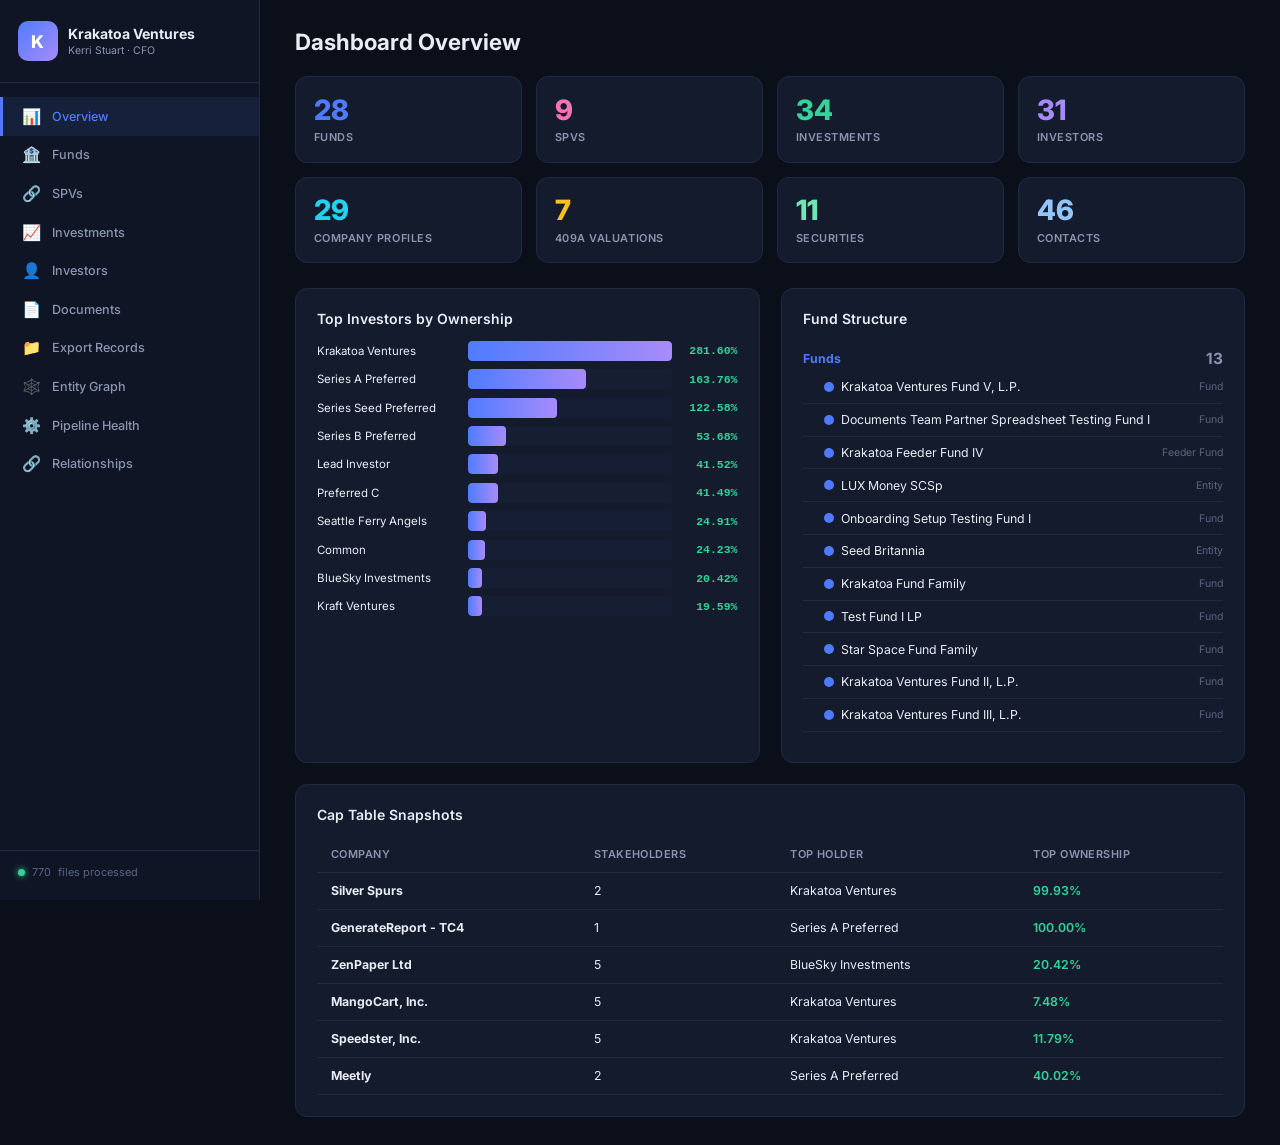
==== frontend/index.html @ e631363a "mcp-server-implemented" ====
<!DOCTYPE html>
<html lang="en">
<head>
    <meta charset="UTF-8">
    <meta name="viewport" content="width=device-width, initial-scale=1.0">
    <title>Krakatoa Ventures — Intelligence Dashboard</title>
    <meta name="description" content="Carta enterprise intelligence dashboard for Krakatoa Ventures — Funds, SPVs, Investments, Cap Tables, and Investors.">
    <link rel="preconnect" href="https://fonts.googleapis.com">
    <link href="https://fonts.googleapis.com/css2?family=Inter:wght@300;400;500;600;700;800&display=swap" rel="stylesheet">
    <link rel="stylesheet" href="style.css">
</head>
<body>
    <!-- ─── Sidebar ─── -->
    <nav id="sidebar">
        <div class="sidebar-brand">
            <div class="brand-icon">K</div>
            <div>
                <div class="brand-name" id="firmName">Loading…</div>
                <div class="brand-sub" id="firmAdmin"></div>
            </div>
        </div>
        <ul class="nav-links">
            <li><a href="#" class="nav-link active" data-section="overview"><span class="nav-icon">📊</span> Overview</a></li>
            <li><a href="#" class="nav-link" data-section="funds"><span class="nav-icon">🏦</span> Funds</a></li>
            <li><a href="#" class="nav-link" data-section="spvs"><span class="nav-icon">🔗</span> SPVs</a></li>
            <li><a href="#" class="nav-link" data-section="investments"><span class="nav-icon">📈</span> Investments</a></li>
            <li><a href="#" class="nav-link" data-section="investors"><span class="nav-icon">👤</span> Investors</a></li>
            <li><a href="#" class="nav-link" data-section="documents"><span class="nav-icon">📄</span> Documents</a></li>
            <li><a href="#" class="nav-link" data-section="exports"><span class="nav-icon">📁</span> Export Records</a></li>
            <li><a href="#" class="nav-link" data-section="graph"><span class="nav-icon">🕸️</span> Entity Graph</a></li>
            <li><a href="#" class="nav-link" data-section="pipeline"><span class="nav-icon">⚙️</span> Pipeline Health</a></li>
            <li><a href="#" class="nav-link" data-section="relationships"><span class="nav-icon">🔗</span> Relationships</a></li>
        </ul>
        <div class="sidebar-footer">
            <div class="extraction-badge">
                <span class="badge-dot"></span>
                <span id="fileCount">–</span> files processed
            </div>
        </div>
    </nav>

    <!-- ─── Main ─── -->
    <main id="main">
        <!-- Overview -->
        <section id="sec-overview" class="section active">
            <h1 class="page-title">Dashboard Overview</h1>
            <div class="kpi-row" id="kpiRow"></div>
            <div class="grid-2col">
                <div class="card" id="topInvestorsCard">
                    <h2 class="card-title">Top Investors by Ownership</h2>
                    <div id="topInvestorsList"></div>
                </div>
                <div class="card" id="fundBreakdownCard">
                    <h2 class="card-title">Fund Structure</h2>
                    <div id="fundBreakdownChart" style="max-height:400px; overflow-y:auto;"></div>
                </div>
            </div>
            <div class="card" style="margin-top:1.5rem">
                <h2 class="card-title">Cap Table Snapshots</h2>
                <div id="recentCapTables"></div>
            </div>
        </section>

        <!-- Funds -->
        <section id="sec-funds" class="section">
            <h1 class="page-title">Funds <span class="count-badge" id="fundsCount"></span></h1>
            <div class="table-wrap">
                <table class="data-table" id="fundsTable">
                    <thead><tr><th>Fund Name</th><th>Type</th><th>UUID</th><th>Permissions</th></tr></thead>
                    <tbody></tbody>
                </table>
            </div>
        </section>

        <!-- SPVs -->
        <section id="sec-spvs" class="section">
            <h1 class="page-title">Special Purpose Vehicles <span class="count-badge" id="spvsCount"></span></h1>
            <div class="table-wrap">
                <table class="data-table" id="spvsTable">
                    <thead><tr><th>SPV Name</th><th>Type</th><th>UUID</th><th>Permissions</th></tr></thead>
                    <tbody></tbody>
                </table>
            </div>
        </section>

        <!-- Investments -->
        <section id="sec-investments" class="section">
            <h1 class="page-title">Portfolio Investments <span class="count-badge" id="investmentsCount"></span></h1>
            <div class="investments-grid" id="investmentsGrid"></div>
        </section>

        <!-- Investors -->
        <section id="sec-investors" class="section">
            <h1 class="page-title">Investors <span class="count-badge" id="investorsCount"></span></h1>
            <div class="table-wrap">
                <table class="data-table" id="investorsTable">
                    <thead><tr><th>Investor</th><th>Total Ownership %</th><th>Portfolio Companies</th></tr></thead>
                    <tbody></tbody>
                </table>
            </div>
        </section>

        <!-- Documents -->
        <section id="sec-documents" class="section">
            <h1 class="page-title">Documents <span class="count-badge" id="documentsCount"></span></h1>
            <div class="table-wrap">
                <table class="data-table" id="documentsTable">
                    <thead><tr><th>Document</th><th>Type</th><th>Date</th><th>Fund</th><th>Stakeholder</th></tr></thead>
                    <tbody></tbody>
                </table>
            </div>
            <p id="noDocsMsg" class="empty-state" style="display:none">No documents were captured in this extraction run.</p>
        </section>

        <!-- Export Records -->
        <section id="sec-exports" class="section">
            <h1 class="page-title">Export Records <span class="count-badge" id="exportsCount"></span></h1>
            <div class="table-wrap">
                <table class="data-table" id="exportsTable">
                    <thead><tr><th>Entity</th><th>Domain</th><th>Format</th><th>Source URL</th><th>Row Count</th></tr></thead>
                    <tbody></tbody>
                </table>
            </div>
            <p id="noExportsMsg" class="empty-state" style="display:none">No export data was captured in this extraction run.</p>
        </section>

        <!-- Entity Graph -->
        <section id="sec-graph" class="section">
            <h1 class="page-title">Entity Graph</h1>
            <div class="graph-stats" id="graphStats"></div>
            <canvas id="graphCanvas"></canvas>
            <div class="graph-legend" id="graphLegend"></div>
        </section>

        <!-- Pipeline Health -->
        <section id="sec-pipeline" class="section">
            <h1 class="page-title">Pipeline Health</h1>
            <div class="kpi-row" id="pipelineKpis"></div>
            <div class="pipeline-grid">
                <div class="card">
                    <h2 class="card-title">Phase Duration Breakdown</h2>
                    <div id="phaseBreakdown"></div>
                </div>
                <div class="card">
                    <h2 class="card-title">Replay Success Rate</h2>
                    <div id="replayStats"></div>
                </div>
            </div>
            <div class="card" style="margin-bottom:1.25rem">
                <h2 class="card-title">ROI by API Family</h2>
                <div class="roi-grid" id="roiGrid"></div>
            </div>
            <div class="card">
                <h2 class="card-title">Business Domains Traversed</h2>
                <div class="domains-wrap" id="domainsWrap"></div>
            </div>
        </section>

        <!-- Relationships -->
        <section id="sec-relationships" class="section">
            <h1 class="page-title">Fund Relationships <span class="count-badge" id="relationshipsCount"></span></h1>
            <div class="table-wrap">
                <table class="data-table" id="relationshipsTable">
                    <thead><tr><th>Entity</th><th>Type</th><th>Direction</th><th>Related Fund</th></tr></thead>
                    <tbody></tbody>
                </table>
            </div>
            <p id="noRelsMsg" class="empty-state" style="display:none">No cross-entity relationships were captured.</p>
        </section>
    </main>

    <!-- Investment Detail Modal -->
    <div class="modal-overlay" id="investmentModal">
        <div class="modal">
            <button class="modal-close" id="closeModal">&times;</button>
            <h2 class="modal-title" id="modalCompanyName"></h2>

            <div id="modalProfile"></div>

            <div class="modal-section">
                <h3>Valuation & Performance</h3>
                <div id="modalValuation"></div>
            </div>

            <div class="modal-section">
                <h3>Cap Table</h3>
                <div class="modal-table-wrap" id="modalCapTable"></div>
            </div>

            <div class="modal-section">
                <h3>Securities & Holdings</h3>
                <div class="modal-table-wrap" id="modalHoldings"></div>
            </div>

            <div class="modal-section">
                <h3>409A Fair Market Values</h3>
                <div class="modal-table-wrap" id="modalFMV"></div>
            </div>

            <div class="modal-section">
                <h3>Contacts</h3>
                <div id="modalContacts"></div>
            </div>
        </div>
    </div>

    <script src="app.js"></script>
</body>
</html>
---- frontend/style.css ----
/* ─── Design Tokens ─── */
:root {
    --bg-body: #0b0f1a;
    --bg-sidebar: #0f1525;
    --bg-card: #141b2d;
    --bg-card-hover: #1a2340;
    --bg-table-row: #161e33;
    --bg-table-hover: #1d2747;
    --bg-input: #1a2340;
    --border: #1e2a45;
    --border-light: #253050;

    --text-primary: #e8ecf4;
    --text-secondary: #8b95b0;
    --text-muted: #5a6580;
    --text-accent: #6c8cff;

    --accent-blue: #4f7cff;
    --accent-emerald: #34d399;
    --accent-amber: #fbbf24;
    --accent-rose: #f472b6;
    --accent-violet: #a78bfa;
    --accent-cyan: #22d3ee;

    --font: 'Inter', -apple-system, BlinkMacSystemFont, sans-serif;
    --radius: 12px;
    --radius-sm: 8px;
    --shadow: 0 4px 24px rgba(0,0,0,.35);
    --transition: 0.2s ease;
}

/* ─── Reset ─── */
*, *::before, *::after { box-sizing: border-box; margin: 0; padding: 0; }
html { font-size: 14px; }
body {
    font-family: var(--font);
    background: var(--bg-body);
    color: var(--text-primary);
    display: flex;
    min-height: 100vh;
    overflow-x: hidden;
}

/* ─── Sidebar ─── */
#sidebar {
    width: 260px;
    min-width: 260px;
    background: var(--bg-sidebar);
    border-right: 1px solid var(--border);
    display: flex;
    flex-direction: column;
    padding: 1.5rem 0;
    position: fixed;
    top: 0; left: 0; bottom: 0;
    z-index: 100;
}
.sidebar-brand {
    display: flex;
    align-items: center;
    gap: 0.75rem;
    padding: 0 1.25rem 1.5rem;
    border-bottom: 1px solid var(--border);
    margin-bottom: 1rem;
}
.brand-icon {
    width: 40px; height: 40px;
    background: linear-gradient(135deg, var(--accent-blue), var(--accent-violet));
    border-radius: 10px;
    display: flex; align-items: center; justify-content: center;
    font-weight: 800; font-size: 1.25rem; color: #fff;
    flex-shrink: 0;
}
.brand-name { font-weight: 700; font-size: 1rem; color: var(--text-primary); }
.brand-sub { font-size: 0.75rem; color: var(--text-secondary); margin-top: 2px; }
.nav-links { list-style: none; flex: 1; }
.nav-link {
    display: flex; align-items: center; gap: 0.65rem;
    padding: 0.7rem 1.25rem;
    color: var(--text-secondary);
    text-decoration: none;
    font-weight: 500;
    font-size: 0.9rem;
    border-left: 3px solid transparent;
    transition: all var(--transition);
}
.nav-link:hover { color: var(--text-primary); background: rgba(79,124,255,.06); }
.nav-link.active {
    color: var(--accent-blue);
    background: rgba(79,124,255,.1);
    border-left-color: var(--accent-blue);
}
.nav-icon { font-size: 1.1rem; width: 22px; text-align: center; }
.sidebar-footer {
    padding: 1rem 1.25rem 0;
    border-top: 1px solid var(--border);
}
.extraction-badge {
    display: flex; align-items: center; gap: 0.5rem;
    font-size: 0.78rem; color: var(--text-muted);
}
.badge-dot {
    width: 7px; height: 7px;
    background: var(--accent-emerald);
    border-radius: 50%;
    box-shadow: 0 0 6px var(--accent-emerald);
}

/* ─── Main ─── */
#main {
    flex: 1;
    margin-left: 260px;
    padding: 2rem 2.5rem;
    min-height: 100vh;
}
.section { display: none; animation: fadeIn .3s ease; }
.section.active { display: block; }
@keyframes fadeIn { from { opacity: 0; transform: translateY(8px); } to { opacity: 1; transform: none; } }
.page-title {
    font-size: 1.6rem; font-weight: 700; margin-bottom: 1.5rem;
    display: flex; align-items: center; gap: 0.75rem;
}
.count-badge {
    background: rgba(79,124,255,.15);
    color: var(--accent-blue);
    font-size: 0.85rem; font-weight: 600;
    padding: 0.2rem 0.7rem; border-radius: 20px;
}

/* ─── KPI Row ─── */
.kpi-row { display: grid; grid-template-columns: repeat(auto-fit, minmax(180px, 1fr)); gap: 1rem; margin-bottom: 1.75rem; }
.kpi-card {
    background: var(--bg-card);
    border: 1px solid var(--border);
    border-radius: var(--radius);
    padding: 1.25rem;
    transition: transform var(--transition), box-shadow var(--transition);
}
.kpi-card:hover { transform: translateY(-2px); box-shadow: var(--shadow); }
.kpi-value { font-size: 2rem; font-weight: 800; line-height: 1.1; }
.kpi-label { font-size: 0.78rem; color: var(--text-secondary); margin-top: 0.35rem; text-transform: uppercase; letter-spacing: 0.05em; font-weight: 600; }

/* ─── Cards ─── */
.card {
    background: var(--bg-card);
    border: 1px solid var(--border);
    border-radius: var(--radius);
    padding: 1.5rem;
}
.card-title { font-size: 1rem; font-weight: 600; margin-bottom: 1rem; color: var(--text-primary); }
.grid-2col { display: grid; grid-template-columns: 1fr 1fr; gap: 1.5rem; }

/* ─── Tables ─── */
.table-wrap { overflow-x: auto; }
.data-table { width: 100%; border-collapse: collapse; font-size: 0.88rem; }
.data-table thead th {
    text-align: left; padding: 0.75rem 1rem;
    font-weight: 600; font-size: 0.78rem;
    text-transform: uppercase; letter-spacing: 0.04em;
    color: var(--text-secondary);
    border-bottom: 1px solid var(--border);
    position: sticky; top: 0;
    background: var(--bg-card);
}
.data-table tbody tr {
    border-bottom: 1px solid var(--border);
    transition: background var(--transition);
}
.data-table tbody tr:hover { background: var(--bg-table-hover); }
.data-table td { padding: 0.75rem 1rem; color: var(--text-primary); }
.data-table .cell-muted { color: var(--text-muted); font-size: 0.82rem; }
.data-table .cell-mono { font-family: 'SF Mono', 'Cascadia Code', monospace; font-size: 0.78rem; color: var(--text-muted); }

/* ─── Fund type badges ─── */
.type-badge {
    display: inline-block; padding: 0.2rem 0.6rem;
    border-radius: 20px; font-size: 0.75rem; font-weight: 600;
}
.type-badge.fund { background: rgba(79,124,255,.15); color: var(--accent-blue); }
.type-badge.gp { background: rgba(167,139,250,.15); color: var(--accent-violet); }
.type-badge.spv { background: rgba(244,114,182,.15); color: var(--accent-rose); }
.type-badge.mgmt { background: rgba(251,191,36,.15); color: var(--accent-amber); }
.type-badge.feeder { background: rgba(34,211,238,.15); color: var(--accent-cyan); }
.type-badge.entity { background: rgba(139,149,176,.15); color: var(--text-secondary); }

/* Permission pills */
.perm-pill {
    display: inline-block; padding: 0.15rem 0.45rem;
    background: rgba(79,124,255,.08); color: var(--text-secondary);
    border-radius: 4px; font-size: 0.72rem; margin: 0.1rem;
}

/* ─── Investment cards ─── */
.investments-grid { display: grid; grid-template-columns: repeat(auto-fill, minmax(320px, 1fr)); gap: 1.25rem; }
.inv-card {
    background: var(--bg-card);
    border: 1px solid var(--border);
    border-radius: var(--radius);
    padding: 1.25rem;
    cursor: pointer;
    transition: all var(--transition);
    position: relative;
    overflow: hidden;
}
.inv-card::before {
    content: '';
    position: absolute; top: 0; left: 0;
    width: 100%; height: 3px;
    background: linear-gradient(90deg, var(--accent-blue), var(--accent-violet));
    opacity: 0;
    transition: opacity var(--transition);
}
.inv-card:hover { border-color: var(--accent-blue); transform: translateY(-2px); box-shadow: var(--shadow); }
.inv-card:hover::before { opacity: 1; }
.inv-card-header { display: flex; justify-content: space-between; align-items: flex-start; margin-bottom: 0.85rem; }
.inv-company-name { font-weight: 700; font-size: 1.05rem; }
.inv-share-class { font-size: 0.78rem; color: var(--accent-blue); font-weight: 500; }
.inv-metrics { display: grid; grid-template-columns: 1fr 1fr; gap: 0.6rem; }
.inv-metric-label { font-size: 0.72rem; color: var(--text-muted); text-transform: uppercase; letter-spacing: 0.04em; }
.inv-metric-value { font-size: 1rem; font-weight: 600; margin-top: 2px; }
.inv-stakeholders { margin-top: 0.85rem; padding-top: 0.75rem; border-top: 1px solid var(--border); }
.inv-stakeholders-title { font-size: 0.72rem; color: var(--text-muted); text-transform: uppercase; margin-bottom: 0.4rem; letter-spacing: 0.04em; }
.stakeholder-row { display: flex; justify-content: space-between; padding: 0.25rem 0; font-size: 0.82rem; }
.stakeholder-row .name { color: var(--text-primary); }
.stakeholder-row .pct { color: var(--accent-emerald); font-weight: 600; font-family: 'SF Mono', monospace; }

/* ─── Top Investors bar chart ─── */
.investor-bar-row { display: flex; align-items: center; gap: 0.75rem; margin-bottom: 0.6rem; }
.investor-bar-name { width: 140px; font-size: 0.82rem; color: var(--text-primary); flex-shrink: 0; white-space: nowrap; overflow: hidden; text-overflow: ellipsis; }
.investor-bar-track { flex: 1; height: 20px; background: var(--bg-table-row); border-radius: 4px; overflow: hidden; }
.investor-bar-fill { height: 100%; border-radius: 4px; background: linear-gradient(90deg, var(--accent-blue), var(--accent-violet)); transition: width 0.6s ease; }
.investor-bar-pct { width: 55px; text-align: right; font-size: 0.82rem; font-weight: 600; color: var(--accent-emerald); font-family: 'SF Mono', monospace; }

/* ─── Entity Breakdown ─── */
.breakdown-row { display: flex; justify-content: space-between; align-items: center; padding: 0.6rem 0; border-bottom: 1px solid var(--border); }
.breakdown-row:last-child { border-bottom: none; }
.breakdown-label { font-size: 0.88rem; color: var(--text-primary); display: flex; align-items: center; gap: 0.5rem; }
.breakdown-dot { width: 10px; height: 10px; border-radius: 50%; flex-shrink: 0; }
.breakdown-value { font-weight: 700; font-size: 1.1rem; }

/* ─── Modal ─── */
.modal-overlay {
    display: none; position: fixed; inset: 0;
    background: rgba(0,0,0,.65);
    backdrop-filter: blur(8px);
    z-index: 200;
    align-items: center; justify-content: center;
}
.modal-overlay.active { display: flex; }
.modal {
    background: var(--bg-sidebar);
    border: 1px solid var(--border);
    border-radius: var(--radius);
    width: min(680px, 92vw);
    max-height: 85vh; overflow-y: auto;
    padding: 2rem;
    box-shadow: 0 20px 60px rgba(0,0,0,.5);
    animation: modalIn .25s ease;
}
@keyframes modalIn { from { opacity: 0; transform: scale(.96); } to { opacity: 1; transform: none; } }
.modal-close {
    position: absolute; top: 1rem; right: 1.2rem;
    background: none; border: none; color: var(--text-muted);
    font-size: 1.5rem; cursor: pointer; line-height: 1;
}
.modal-close:hover { color: var(--text-primary); }
.modal-title { font-size: 1.4rem; font-weight: 700; margin-bottom: 1.5rem; }
.modal-section { margin-bottom: 1.5rem; }
.modal-section h3 { font-size: 0.85rem; text-transform: uppercase; letter-spacing: 0.05em; color: var(--text-secondary); margin-bottom: 0.75rem; }
.modal-props { display: grid; grid-template-columns: 1fr 1fr 1fr; gap: 0.75rem; }
.modal-prop { background: var(--bg-card); border-radius: var(--radius-sm); padding: 0.75rem; }
.modal-prop .label { font-size: 0.72rem; color: var(--text-muted); text-transform: uppercase; letter-spacing: 0.04em; }
.modal-prop .value { font-size: 1.05rem; font-weight: 600; margin-top: 0.25rem; }
.modal-table-wrap { overflow-x: auto; }
.modal-table-wrap table { width: 100%; border-collapse: collapse; font-size: 0.82rem; }
.modal-table-wrap th { text-align: left; padding: 0.5rem 0.6rem; color: var(--text-muted); font-weight: 600; font-size: 0.72rem; text-transform: uppercase; border-bottom: 1px solid var(--border); }
.modal-table-wrap td { padding: 0.5rem 0.6rem; border-bottom: 1px solid var(--border); }

/* ─── Empty State ─── */
.empty-state { text-align: center; color: var(--text-muted); padding: 3rem 0; font-size: 0.95rem; }

/* ─── Investment card extras ─── */
.inv-legal-name { font-size: 0.78rem; color: var(--text-muted); margin-top: 2px; }
.inv-pills { display: flex; flex-wrap: wrap; gap: 0.35rem; margin-top: 0.7rem; }
.info-pill {
    display: inline-block; padding: 0.2rem 0.55rem;
    border-radius: 12px; font-size: 0.7rem; font-weight: 600;
}
.info-pill.fmv { background: rgba(251,191,36,.12); color: var(--accent-amber); }
.info-pill.contact { background: rgba(79,124,255,.12); color: var(--accent-blue); }
.info-pill.sec { background: rgba(34,211,153,.12); color: var(--accent-emerald); }
.info-pill.irr { background: rgba(167,139,250,.12); color: var(--accent-violet); }
.inv-ceo { font-size: 0.82rem; color: var(--text-secondary); margin-top: 0.5rem; }
.inv-address { font-size: 0.75rem; color: var(--text-muted); margin-top: 0.2rem; line-height: 1.3; }

/* ─── Contact row in modal ─── */
.contact-row {
    display: flex; align-items: center; gap: 0.75rem;
    padding: 0.5rem 0; border-bottom: 1px solid var(--border);
    font-size: 0.85rem;
}
.contact-row:last-child { border-bottom: none; }
.contact-name { font-weight: 600; color: var(--text-primary); }
.contact-email { color: var(--accent-blue); font-size: 0.82rem; }

/* ─── Responsive ─── */
@media (max-width: 900px) {
    #sidebar { width: 200px; min-width: 200px; }
    #main { margin-left: 200px; padding: 1.5rem; }
    .grid-2col { grid-template-columns: 1fr; }
    .investments-grid { grid-template-columns: 1fr; }
}

/* ─── Entity Graph ─── */
#graphCanvas {
    width: 100%;
    height: 500px;
    background: var(--bg-card);
    border: 1px solid var(--border);
    border-radius: var(--radius);
    cursor: grab;
}
#graphCanvas:active { cursor: grabbing; }
.graph-legend {
    display: flex; flex-wrap: wrap; gap: 1.25rem;
    margin-top: 1rem; padding: 1rem;
    background: var(--bg-card); border: 1px solid var(--border);
    border-radius: var(--radius-sm);
}
.graph-legend-item {
    display: flex; align-items: center; gap: 0.5rem;
    font-size: 0.82rem; color: var(--text-secondary);
}
.graph-legend-dot {
    width: 12px; height: 12px; border-radius: 50%;
}
.graph-stats {
    display: grid; grid-template-columns: repeat(auto-fit, minmax(140px,1fr));
    gap: 0.75rem; margin-bottom: 1.25rem;
}
.graph-stat {
    background: var(--bg-card); border: 1px solid var(--border);
    border-radius: var(--radius-sm); padding: 1rem;
    text-align: center;
}
.graph-stat-value { font-size: 1.6rem; font-weight: 800; }
.graph-stat-label { font-size: 0.72rem; color: var(--text-muted); text-transform: uppercase; letter-spacing: 0.04em; margin-top: 0.2rem; }

/* ─── Pipeline Health ─── */
.pipeline-grid {
    display: grid; grid-template-columns: 1fr 1fr; gap: 1.25rem;
    margin-bottom: 1.25rem;
}
.phase-bar-row {
    display: flex; align-items: center; gap: 0.75rem;
    margin-bottom: 0.65rem;
}
.phase-bar-label {
    width: 120px; font-size: 0.82rem; color: var(--text-primary);
    flex-shrink: 0; text-align: right;
}
.phase-bar-track {
    flex: 1; height: 22px; background: var(--bg-table-row);
    border-radius: 4px; overflow: hidden; position: relative;
}
.phase-bar-fill {
    height: 100%; border-radius: 4px;
    background: linear-gradient(90deg, var(--accent-blue), var(--accent-cyan));
    transition: width 0.8s ease;
    display: flex; align-items: center; justify-content: flex-end;
    padding-right: 0.4rem;
    font-size: 0.7rem; font-weight: 600; color: #fff;
    min-width: 40px;
}
.replay-donut-wrap {
    display: flex; align-items: center; justify-content: center;
    gap: 2rem; padding: 1rem 0;
}
.donut-label { text-align: center; }
.donut-label .value { font-size: 2rem; font-weight: 800; }
.donut-label .label { font-size: 0.75rem; color: var(--text-muted); text-transform: uppercase; }

/* ─── ROI Metrics ─── */
.roi-grid {
    display: grid; grid-template-columns: repeat(auto-fill, minmax(200px,1fr));
    gap: 0.75rem;
}
.roi-card {
    background: var(--bg-card); border: 1px solid var(--border);
    border-radius: var(--radius-sm); padding: 1rem;
}
.roi-card-title { font-size: 0.82rem; font-weight: 600; color: var(--text-primary); margin-bottom: 0.5rem; text-transform: capitalize; }
.roi-card-row { display: flex; justify-content: space-between; font-size: 0.78rem; padding: 0.15rem 0; }
.roi-card-row .label { color: var(--text-muted); }
.roi-card-row .value { font-weight: 600; color: var(--accent-emerald); }

/* ─── Domain badges ─── */
.domain-pill {
    display: inline-flex; align-items: center; gap: 0.4rem;
    padding: 0.35rem 0.75rem; margin: 0.25rem;
    background: var(--bg-card); border: 1px solid var(--border);
    border-radius: 20px; font-size: 0.82rem; color: var(--text-primary);
}
.domain-pill .icon { font-size: 1rem; }
.domains-wrap { display: flex; flex-wrap: wrap; gap: 0.5rem; }
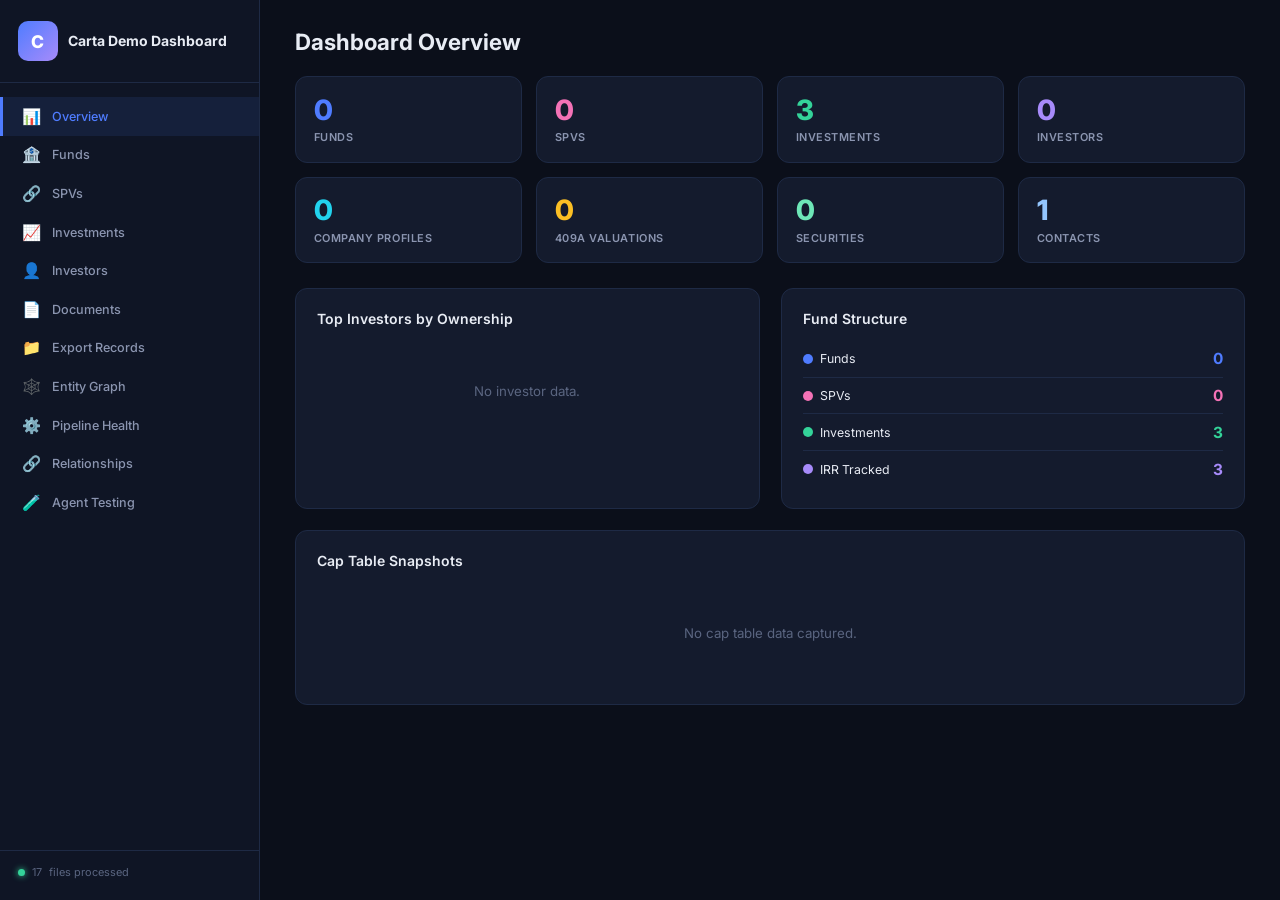
==== commit d1b23153: "live-account-scrapping" ====
--- a/frontend/index.html
+++ b/frontend/index.html
@@ -3,17 +3,72 @@
 <head>
     <meta charset="UTF-8">
     <meta name="viewport" content="width=device-width, initial-scale=1.0">
-    <title>Krakatoa Ventures — Intelligence Dashboard</title>
-    <meta name="description" content="Carta enterprise intelligence dashboard for Krakatoa Ventures — Funds, SPVs, Investments, Cap Tables, and Investors.">
+    <title>Carta Demo Dashboard</title>
+    <meta name="description" content="Carta enterprise intelligence dashboard — Funds, SPVs, Investments, Cap Tables, and Investors.">
     <link rel="preconnect" href="https://fonts.googleapis.com">
     <link href="https://fonts.googleapis.com/css2?family=Inter:wght@300;400;500;600;700;800&display=swap" rel="stylesheet">
     <link rel="stylesheet" href="style.css">
+    <style>
+        @keyframes spin {
+            0% { transform: rotate(0deg); }
+            100% { transform: rotate(360deg); }
+        }
+        .platform-endpoint-item {
+            padding: 0.75rem;
+            border-radius: var(--radius);
+            border: 1px solid var(--border);
+            background: rgba(255,255,255,0.01);
+            cursor: pointer;
+            transition: all 0.2s ease;
+            display: flex;
+            justify-content: space-between;
+            align-items: center;
+        }
+        .platform-endpoint-item:hover {
+            background: rgba(255,255,255,0.04);
+            border-color: var(--accent-violet);
+        }
+        .platform-endpoint-item.active {
+            background: rgba(139, 92, 246, 0.1);
+            border-color: var(--accent-violet);
+        }
+        .platform-endpoint-name {
+            font-weight: 600;
+            font-size: 0.85rem;
+            color: var(--fg);
+        }
+        .platform-endpoint-table {
+            font-size: 0.75rem;
+            opacity: 0.6;
+        }
+        .sync-active-indicator {
+            position: fixed;
+            bottom: 1.5rem;
+            right: 1.5rem;
+            background: var(--bg-card);
+            border: 1px solid var(--accent-cyan);
+            border-radius: var(--radius);
+            padding: 1rem;
+            box-shadow: 0 10px 25px rgba(0,0,0,0.5);
+            display: flex;
+            align-items: center;
+            gap: 0.75rem;
+            z-index: 1000;
+            cursor: pointer;
+            animation: pulse-border 2s infinite;
+        }
+        @keyframes pulse-border {
+            0% { border-color: rgba(6, 182, 212, 0.4); }
+            50% { border-color: rgba(6, 182, 212, 1); }
+            100% { border-color: rgba(6, 182, 212, 0.4); }
+        }
+    </style>
 </head>
 <body>
     <!-- ─── Sidebar ─── -->
     <nav id="sidebar">
         <div class="sidebar-brand">
-            <div class="brand-icon">K</div>
+            <div class="brand-icon">C</div>
             <div>
                 <div class="brand-name" id="firmName">Loading…</div>
                 <div class="brand-sub" id="firmAdmin"></div>
@@ -30,6 +85,7 @@
             <li><a href="#" class="nav-link" data-section="graph"><span class="nav-icon">🕸️</span> Entity Graph</a></li>
             <li><a href="#" class="nav-link" data-section="pipeline"><span class="nav-icon">⚙️</span> Pipeline Health</a></li>
             <li><a href="#" class="nav-link" data-section="relationships"><span class="nav-icon">🔗</span> Relationships</a></li>
+            <li><a href="#" class="nav-link" data-section="testing"><span class="nav-icon">🧪</span> Agent Testing</a></li>
         </ul>
         <div class="sidebar-footer">
             <div class="extraction-badge">
@@ -167,6 +223,218 @@
             </div>
             <p id="noRelsMsg" class="empty-state" style="display:none">No cross-entity relationships were captured.</p>
         </section>
+
+        <!-- Agent Testing -->
+        <section id="sec-testing" class="section">
+            <h1 class="page-title">Agent Testing & Observability</h1>
+            
+            <div class="tab-header" style="margin-bottom: 1.5rem; display: flex; gap: 0.5rem; border-bottom: 1px solid var(--border); padding-bottom: 0.5rem;">
+                <button class="tab-btn active" data-subtab="runs">Validation Runs</button>
+                <button class="tab-btn" data-subtab="latency">Latency & Performance</button>
+                <button class="tab-btn" data-subtab="gaps">Data Coverage Audit</button>
+                <button class="tab-btn" data-subtab="platform-api">Platform API Explorer</button>
+            </div>
+
+            <!-- Validation Runs Sub-View -->
+            <div id="subtab-runs" class="subtab-content active">
+                <div class="grid-2col" style="margin-bottom: 1.5rem;">
+                    <!-- Latest Run Summary Card -->
+                    <div class="card" id="latestRunCard">
+                        <h2 class="card-title">Latest Run Status</h2>
+                        <div id="latestRunDetails"></div>
+                    </div>
+                    <!-- Milestones Checklist Card -->
+                    <div class="card" id="milestonesCard">
+                        <h2 class="card-title">Milestones Verification</h2>
+                        <div id="milestonesChecklist" style="display:flex; flex-direction:column; gap:0.75rem;"></div>
+                    </div>
+                </div>
+                <!-- Runs History Table -->
+                <div class="card">
+                    <h2 class="card-title">Validation Runs History Log</h2>
+                    <div class="table-wrap">
+                        <table class="data-table" id="runsTable">
+                            <thead>
+                                <tr>
+                                    <th>Run ID</th>
+                                    <th>Completed At</th>
+                                    <th>Milestones Status</th>
+                                    <th>Failures</th>
+                                    <th>Status</th>
+                                </tr>
+                            </thead>
+                            <tbody></tbody>
+                        </table>
+                    </div>
+                </div>
+            </div>
+
+            <!-- Latency & Performance Sub-View -->
+            <div id="subtab-latency" class="subtab-content">
+                <div class="kpi-row" id="latencyKpiRow"></div>
+                <div class="grid-2col">
+                    <div class="card">
+                        <h2 class="card-title">Historical Replay Telemetry</h2>
+                        <div id="crawlRunsHistory" style="max-height: 400px; overflow-y: auto; display: flex; flex-direction: column; gap: 0.75rem;"></div>
+                    </div>
+                    <div class="card">
+                        <h2 class="card-title">Latency Breakdown (Last Replay)</h2>
+                        <div id="apiLatencyBreakdown"></div>
+                    </div>
+                </div>
+            </div>
+
+            <!-- Data Coverage Audit Sub-View -->
+            <div id="subtab-gaps" class="subtab-content">
+                <div class="card">
+                    <h2 class="card-title">Target Platform Schema Mapping & Data Gaps</h2>
+                    <p class="cell-muted" style="margin-bottom: 1rem; line-height: 1.4;">This audit maps the standard database schema tables required by the platform to the fields extracted by the agent from Carta. Items labeled <strong>STUB / GAP</strong> require external ingestion integration (e.g. PitchBook, Crunchbase, CRM or direct document parser stubs).</p>
+                    <div class="table-wrap">
+                        <table class="data-table" id="gapsTable">
+                            <thead>
+                                <tr>
+                                    <th>Target Schema Table</th>
+                                    <th>Platform UI Page</th>
+                                    <th>Mapped Carta Source Fields</th>
+                                    <th>Integration Status</th>
+                                    <th>Gaps & Resolution Action</th>
+                                </tr>
+                            </thead>
+                            <tbody></tbody>
+                        </table>
+                    </div>
+                </div>
+            </div>
+
+            <!-- Platform API Explorer Sub-View -->
+            <div id="subtab-platform-api" class="subtab-content">
+                <div class="grid-2col" style="grid-template-columns: 1fr 2fr; gap: 1.5rem; margin-bottom: 1.5rem;">
+                    <!-- Left: API Request Builder -->
+                    <div class="card" style="display: flex; flex-direction: column; gap: 1.25rem;">
+                        <h2 class="card-title" style="color: var(--accent-violet); display: flex; align-items: center; gap: 0.5rem; margin-top: 0; font-size: 1.25rem;">
+                            <span>⚡</span> API Request Builder
+                        </h2>
+                        <p class="cell-muted" style="font-size: 0.85rem; line-height: 1.4; margin: 0;">
+                            Configure query parameters and trigger live Carta sync endpoint.
+                        </p>
+
+                        <!-- Request parameters form -->
+                        <div style="display: flex; flex-direction: column; gap: 0.75rem;">
+                            <!-- Endpoint Selection -->
+                            <div style="display: flex; flex-direction: column; gap: 0.35rem;">
+                                <label style="font-size: 0.8rem; font-weight: 600; color: var(--fg);">Endpoint Name:</label>
+                                <select id="apiEndpointSelect" style="padding: 0.55rem; border: 1px solid var(--border); border-radius: 6px; background: rgba(0,0,0,0.4); color: var(--fg); font-size: 0.85rem; outline: none; transition: border-color 0.2s;">
+                                    <option value="get_capital_calls">get_capital_calls</option>
+                                    <option value="get_investment_transactions">get_investment_transactions</option>
+                                    <option value="get_documents">get_documents</option>
+                                    <option value="get_partner_metrics">get_partner_metrics</option>
+                                    <option value="get_investment_valuations">get_investment_valuations</option>
+                                    <option value="get_capital_account_summary">get_capital_account_summary</option>
+                                    <option value="get_investments">get_investments</option>
+                                    <option value="get_investment_extra_info">get_investment_extra_info</option>
+                                    <option value="get_investment_team">get_investment_team</option>
+                                    <option value="get_investment_log">get_investment_log</option>
+                                    <option value="get_investment_firm">get_investment_firm</option>
+                                    <option value="get_investment_focus">get_investment_focus</option>
+                                    <option value="get_investment_sectors">get_investment_sectors</option>
+                                    <option value="get_investment_certificates">get_investment_certificates</option>
+                                    <option value="get_distribution_history">get_distribution_history</option>
+                                    <option value="get_liquidity_distributions">get_liquidity_distributions</option>
+                                    <option value="get_investment_expenses">get_investment_expenses</option>
+                                    <option value="get_investment_interest">get_investment_interest</option>
+                                    <option value="get_investment_services">get_investment_services</option>
+                                    <option value="get_usage_logs">get_usage_logs</option>
+                                    <option value="get_recent_developments">get_recent_developments</option>
+                                    <option value="get_growth_signals">get_growth_signals</option>
+                                    <option value="get_coverage">get_coverage</option>
+                                    <option value="custom">-- Custom Endpoint --</option>
+                                </select>
+                            </div>
+                            
+                            <!-- Custom Endpoint Input -->
+                            <div id="customEndpointGroup" style="display: none; flex-direction: column; gap: 0.35rem;">
+                                <label style="font-size: 0.8rem; font-weight: 600; color: var(--accent-violet);">Custom Endpoint:</label>
+                                <input type="text" id="apiCustomEndpoint" placeholder="e.g. get_custom_endpoint" style="padding: 0.55rem; border: 1px solid var(--border); border-radius: 6px; background: rgba(0,0,0,0.4); color: var(--fg); font-size: 0.85rem; outline: none;">
+                            </div>
+
+                            <!-- IDs Group -->
+                            <div style="display: grid; grid-template-columns: 1fr 1fr; gap: 0.75rem;">
+                                <div style="display: flex; flex-direction: column; gap: 0.35rem;">
+                                    <label style="font-size: 0.8rem; font-weight: 600; color: var(--fg);">Firm ID:</label>
+                                    <input type="number" id="apiFirmId" value="2160604" placeholder="e.g. 2160604" style="padding: 0.55rem; border: 1px solid var(--border); border-radius: 6px; background: rgba(0,0,0,0.4); color: var(--fg); font-size: 0.85rem; outline: none;">
+                                </div>
+                                <div style="display: flex; flex-direction: column; gap: 0.35rem;">
+                                    <label style="font-size: 0.8rem; font-weight: 600; color: var(--fg);">Entity ID:</label>
+                                    <input type="number" id="apiEntityId" value="2422820" placeholder="e.g. 2422820" style="padding: 0.55rem; border: 1px solid var(--border); border-radius: 6px; background: rgba(0,0,0,0.4); color: var(--fg); font-size: 0.85rem; outline: none;">
+                                </div>
+                            </div>
+
+                            <!-- Org ID (Optional) -->
+                            <div style="display: flex; flex-direction: column; gap: 0.35rem;">
+                                <label style="font-size: 0.8rem; font-weight: 600; color: var(--fg);">Org ID (Optional):</label>
+                                <input type="number" id="apiOrgId" placeholder="e.g. 2925615" style="padding: 0.55rem; border: 1px solid var(--border); border-radius: 6px; background: rgba(0,0,0,0.4); color: var(--fg); font-size: 0.85rem; outline: none;">
+                            </div>
+
+                            <!-- UUIDs / Params Group -->
+                            <div style="display: flex; flex-direction: column; gap: 0.75rem; border-top: 1px solid var(--border); padding-top: 0.75rem; margin-top: 0.25rem;">
+                                <div style="display: flex; flex-direction: column; gap: 0.35rem;">
+                                    <label style="font-size: 0.8rem; font-weight: 600; color: var(--fg);">Org UUID (Optional):</label>
+                                    <input type="text" id="apiOrgUuid" placeholder="c468c5e3-..." style="padding: 0.55rem; border: 1px solid var(--border); border-radius: 6px; background: rgba(0,0,0,0.4); color: var(--fg); font-size: 0.85rem; outline: none;">
+                                </div>
+                                <div style="display: flex; flex-direction: column; gap: 0.35rem;">
+                                    <label style="font-size: 0.8rem; font-weight: 600; color: var(--fg);">Fund UUID (Optional):</label>
+                                    <input type="text" id="apiFundUuid" placeholder="7248bb0f-..." style="padding: 0.55rem; border: 1px solid var(--border); border-radius: 6px; background: rgba(0,0,0,0.4); color: var(--fg); font-size: 0.85rem; outline: none;">
+                                </div>
+                                <div style="display: flex; flex-direction: column; gap: 0.35rem;">
+                                    <label style="font-size: 0.8rem; font-weight: 600; color: var(--fg);">Partner ID (UUID, Optional):</label>
+                                    <input type="text" id="apiPartnerId" placeholder="e.g. 205428" style="padding: 0.55rem; border: 1px solid var(--border); border-radius: 6px; background: rgba(0,0,0,0.4); color: var(--fg); font-size: 0.85rem; outline: none;">
+                                </div>
+                            </div>
+
+                            <!-- Dates Group -->
+                            <div style="display: grid; grid-template-columns: 1fr 1fr; gap: 0.75rem; border-top: 1px solid var(--border); padding-top: 0.75rem; margin-top: 0.25rem;">
+                                <div style="display: flex; flex-direction: column; gap: 0.35rem;">
+                                    <label style="font-size: 0.8rem; font-weight: 600; color: var(--fg);">Start Date:</label>
+                                    <input type="text" id="apiStartDate" value="10/01/2025" placeholder="MM/DD/YYYY" style="padding: 0.55rem; border: 1px solid var(--border); border-radius: 6px; background: rgba(0,0,0,0.4); color: var(--fg); font-size: 0.85rem; outline: none;">
+                                </div>
+                                <div style="display: flex; flex-direction: column; gap: 0.35rem;">
+                                    <label style="font-size: 0.8rem; font-weight: 600; color: var(--fg);">End Date:</label>
+                                    <input type="text" id="apiEndDate" value="12/31/2025" placeholder="MM/DD/YYYY" style="padding: 0.55rem; border: 1px solid var(--border); border-radius: 6px; background: rgba(0,0,0,0.4); color: var(--fg); font-size: 0.85rem; outline: none;">
+                                </div>
+                            </div>
+
+                            <!-- Send button -->
+                            <button id="btnSendApiRequest" class="btn" style="background: linear-gradient(135deg, var(--accent-violet) 0%, #a855f7 100%); color: #fff; width: 100%; border: none; font-weight: 600; padding: 0.75rem; cursor: pointer; border-radius: 6px; display: flex; align-items: center; justify-content: center; gap: 0.5rem; margin-top: 0.5rem; transition: transform 0.1s, filter 0.2s; box-shadow: 0 4px 15px rgba(139, 92, 246, 0.3);">
+                                <span>🚀</span> Send Request
+                            </button>
+                        </div>
+                    </div>
+                    
+                    <!-- Right: JSON Payload Visualizer -->
+                    <div class="card" style="display: flex; flex-direction: column; gap: 1rem;">
+                        <div style="display: flex; justify-content: space-between; align-items: center; border-bottom: 1px solid var(--border); padding-bottom: 0.5rem;">
+                            <div>
+                                <h2 class="card-title" id="inspectorEndpointName" style="margin-bottom:0.2rem; font-size: 1.25rem;">Select Endpoint</h2>
+                                <span class="badge" id="inspectorTableName" style="background: var(--accent-violet); color: #fff; font-size:0.8rem;">–</span>
+                            </div>
+                            <div style="display: flex; gap: 0.5rem; align-items: center;">
+                                <button id="btnCopyToClipboard" class="btn btn-secondary" style="font-size:0.8rem; padding: 0.4rem 0.8rem; cursor: pointer;">Copy Payload</button>
+                            </div>
+                        </div>
+                        <div id="inspectorDescription" class="cell-muted" style="font-size: 0.9rem; line-height: 1.4;">Configure details on the left, then click Send Request to query.</div>
+
+                        <div class="explorer-tabs" style="display: flex; gap: 0.5rem; margin-top: 0.5rem; border-bottom: 1px solid var(--border); padding-bottom: 0.5rem;">
+                            <button id="btnPlatformUiView" class="explorer-tab-btn active" style="font-size:0.8rem; padding: 0.4rem 0.8rem; cursor: pointer; border: none; border-radius: 4px; background: rgba(79,124,255,0.1); color: var(--accent-blue); font-weight: 600;">UI Preview</button>
+                            <button id="btnPlatformJsonView" class="explorer-tab-btn" style="font-size:0.8rem; padding: 0.4rem 0.8rem; cursor: pointer; border: none; border-radius: 4px; background: transparent; color: var(--text-secondary); font-weight: 500;">JSON Source</button>
+                        </div>
+                        <div style="background: rgba(0,0,0,0.4); border-radius: var(--radius); border: 1px solid var(--border); padding: 1.25rem; flex-grow: 1; display: flex; flex-direction: column; min-height: 400px; position: relative;">
+                            <div id="platformUiViewContainer" style="flex-grow: 1; overflow-y: auto; max-height: 500px; display: block;"></div>
+                            <pre id="platformJsonPre" style="margin: 0; font-family: 'Fira Code', monospace; font-size: 0.85rem; overflow: auto; flex-grow: 1; max-height: 500px; color: #a6e22e; white-space: pre-wrap; word-break: break-all; display: none;"></pre>
+                        </div>
+                    </div>
+                </div>
+            </div>
+        </section>
     </main>
 
     <!-- Investment Detail Modal -->
@@ -198,10 +466,48 @@
             </div>
 
             <div class="modal-section">
+                <h3>Capital Transactions</h3>
+                <div class="modal-table-wrap" id="modalTransactions"></div>
+            </div>
+
+            <div class="modal-section">
                 <h3>Contacts</h3>
                 <div id="modalContacts"></div>
             </div>
         </div>
+    </div>
+
+    <!-- Extraction Progress Tracking Modal -->
+    <div class="modal-overlay" id="extractionProgressModal">
+        <div class="modal" style="max-width: 600px;">
+            <h2 class="modal-title" style="color: var(--accent-cyan); display: flex; align-items: center; gap: 0.75rem; margin-top: 0;">
+                <span class="spinner" style="border: 3px solid rgba(255,255,255,0.1); border-top: 3px solid var(--accent-cyan); border-radius: 50%; width: 24px; height: 24px; display: inline-block; animation: spin 1s linear infinite;"></span>
+                <span id="extractionProgressTitle">Carta Browser Automation in Progress...</span>
+            </h2>
+            <div style="margin-top: 1rem; display: flex; flex-direction: column; gap: 0.75rem;">
+                <div style="background: rgba(255,255,255,0.02); border: 1px solid var(--border); border-radius: var(--radius); padding: 0.75rem; display: flex; justify-content: space-between; align-items: center;">
+                    <div>
+                        <div style="font-weight: 600; font-size: 0.95rem;" id="extractionProgressCompany">EAI Space I LLC</div>
+                        <div style="font-size: 0.8rem;" class="cell-muted" id="extractionProgressTaskId">Task ID: -</div>
+                    </div>
+                    <span class="badge" id="extractionProgressStatus" style="background: var(--accent-amber); color: #000; font-weight: 600; font-size: 0.85rem;">PENDING</span>
+                </div>
+                
+                <div style="font-weight: 500; font-size: 0.9rem; margin-top: 0.5rem;">Agent Console Logs:</div>
+                <div style="background: #000; border: 1px solid var(--border); border-radius: var(--radius); padding: 0.75rem; min-height: 200px; max-height: 300px; overflow-y: auto; font-family: 'Fira Code', monospace; font-size: 0.85rem; line-height: 1.4; color: #a8ffb2;" id="extractionLogsContainer">
+                    <div style="color: var(--border);">Waiting for worker to claim task...</div>
+                </div>
+            </div>
+            <div style="margin-top: 1.5rem; display: flex; justify-content: flex-end; gap: 0.5rem;">
+                <button class="btn btn-secondary" id="btnMinimizeExtraction" style="cursor: pointer; padding: 0.5rem 1rem;">Close Overlay</button>
+            </div>
+        </div>
+    </div>
+
+    <!-- Floating Mini Active Sync Badge -->
+    <div id="syncActiveIndicator" class="sync-active-indicator" style="display: none;">
+        <span class="spinner" style="border: 2px solid rgba(255,255,255,0.1); border-top: 2px solid var(--accent-cyan); border-radius: 50%; width: 16px; height: 16px; display: inline-block; animation: spin 1s linear infinite;"></span>
+        <span style="font-size: 0.85rem; font-weight: 600; color: var(--accent-cyan);">Sync Active - Click to View Logs</span>
     </div>
 
     <script src="app.js"></script>
--- a/frontend/style.css
+++ b/frontend/style.css
@@ -402,3 +402,327 @@
 }
 .domain-pill .icon { font-size: 1rem; }
 .domains-wrap { display: flex; flex-wrap: wrap; gap: 0.5rem; }
+
+/* ─── Agent Testing UI ─── */
+.tab-btn {
+    background: transparent;
+    border: none;
+    outline: none;
+    color: var(--text-secondary);
+    padding: 0.5rem 1rem;
+    font-size: 0.9rem;
+    font-weight: 500;
+    cursor: pointer;
+    border-radius: var(--radius-sm);
+    transition: all var(--transition);
+}
+.tab-btn:hover {
+    color: var(--text-primary);
+    background: rgba(255,255,255,0.03);
+}
+.tab-btn.active {
+    color: var(--accent-blue);
+    background: rgba(79,124,255,0.1);
+    font-weight: 600;
+}
+.subtab-content {
+    display: none;
+    animation: fadeIn 0.25s ease;
+}
+.subtab-content.active {
+    display: block;
+}
+.milestone-item {
+    display: flex;
+    align-items: center;
+    justify-content: space-between;
+    padding: 0.65rem 0.85rem;
+    background: var(--bg-table-row);
+    border: 1px solid var(--border);
+    border-radius: var(--radius-sm);
+    font-size: 0.85rem;
+}
+.milestone-item .name {
+    font-weight: 500;
+    color: var(--text-primary);
+}
+.milestone-item .status {
+    font-weight: 600;
+    font-size: 0.78rem;
+    text-transform: uppercase;
+}
+.milestone-item.passed .status {
+    color: var(--accent-emerald);
+}
+.milestone-item.failed .status {
+    color: var(--accent-rose);
+}
+
+.status-badge {
+    display: inline-block;
+    padding: 0.2rem 0.5rem;
+    border-radius: 4px;
+    font-size: 0.72rem;
+    font-weight: 600;
+    text-transform: uppercase;
+}
+.status-badge.pass {
+    background: rgba(52, 211, 153, 0.15);
+    color: var(--accent-emerald);
+}
+.status-badge.fail {
+    background: rgba(244, 114, 182, 0.15);
+    color: var(--accent-rose);
+}
+
+.coverage-status {
+    display: inline-block;
+    padding: 0.2rem 0.6rem;
+    border-radius: 20px;
+    font-size: 0.75rem;
+    font-weight: 600;
+    text-align: center;
+}
+.coverage-status.full {
+    background: rgba(52, 211, 153, 0.15);
+    color: var(--accent-emerald);
+}
+.coverage-status.partial {
+    background: rgba(251, 191, 54, 0.15);
+    color: var(--accent-amber);
+}
+.coverage-status.stub {
+    background: rgba(244, 114, 182, 0.15);
+    color: var(--accent-rose);
+}
+.coverage-status.missing {
+    background: rgba(90, 101, 128, 0.15);
+    color: var(--text-muted);
+}
+
+/* ─── Platform Explorer UI Preview Styles ─── */
+.explorer-tab-btn {
+    transition: all 0.2s ease;
+}
+.explorer-tab-btn:hover {
+    color: var(--text-primary) !important;
+    background: rgba(255, 255, 255, 0.03) !important;
+}
+.explorer-tab-btn.active {
+    background: rgba(79, 124, 255, 0.15) !important;
+    color: var(--accent-blue) !important;
+}
+
+/* Share Certificate UI styling */
+.certificate-grid {
+    display: grid;
+    grid-template-columns: repeat(auto-fill, minmax(280px, 1fr));
+    gap: 1.25rem;
+    padding: 0.5rem 0;
+}
+.certificate-card {
+    background: radial-gradient(circle at top right, #1a2238, #111625);
+    border: 3px double #d97706; /* gold/amber double border */
+    border-radius: var(--radius-sm);
+    padding: 1.5rem;
+    position: relative;
+    box-shadow: 0 10px 25px rgba(0, 0, 0, 0.4);
+    display: flex;
+    flex-direction: column;
+    justify-content: space-between;
+    min-height: 200px;
+    overflow: hidden;
+}
+.certificate-card::after {
+    content: "CARTA CERTIFIED";
+    position: absolute;
+    bottom: -15px;
+    right: -15px;
+    font-size: 2.2rem;
+    font-weight: 900;
+    color: rgba(217, 119, 6, 0.03);
+    transform: rotate(-15deg);
+    pointer-events: none;
+    font-family: var(--font);
+}
+.certificate-header {
+    display: flex;
+    justify-content: space-between;
+    align-items: center;
+    border-bottom: 1px dashed rgba(217, 119, 6, 0.3);
+    padding-bottom: 0.5rem;
+    margin-bottom: 0.75rem;
+}
+.certificate-title {
+    font-family: Georgia, serif;
+    font-size: 0.85rem;
+    font-weight: 700;
+    color: #fbbf24;
+    letter-spacing: 0.05em;
+    text-transform: uppercase;
+}
+.certificate-number {
+    font-family: 'Fira Code', monospace;
+    font-size: 0.85rem;
+    color: #f59e0b;
+    font-weight: 600;
+}
+.certificate-body {
+    flex-grow: 1;
+    display: flex;
+    flex-direction: column;
+    gap: 0.4rem;
+}
+.certificate-holder {
+    font-size: 1rem;
+    font-weight: 700;
+    color: var(--text-primary);
+}
+.certificate-meta {
+    font-size: 0.75rem;
+    color: var(--text-secondary);
+    line-height: 1.4;
+}
+.certificate-footer {
+    display: flex;
+    justify-content: space-between;
+    align-items: center;
+    margin-top: 1rem;
+    border-top: 1px dashed rgba(217, 119, 6, 0.2);
+    padding-top: 0.5rem;
+}
+.certificate-seal {
+    width: 32px;
+    height: 32px;
+    background: #d97706;
+    border-radius: 50%;
+    position: relative;
+    box-shadow: 0 0 10px rgba(217, 119, 6, 0.4);
+    display: flex;
+    align-items: center;
+    justify-content: center;
+}
+.certificate-seal::before {
+    content: "★";
+    color: #000;
+    font-size: 0.85rem;
+    font-weight: bold;
+}
+.certificate-status-pill {
+    padding: 0.15rem 0.5rem;
+    font-size: 0.7rem;
+    font-weight: 700;
+    border-radius: 4px;
+    text-transform: uppercase;
+}
+.certificate-status-pill.active {
+    background: rgba(52, 211, 153, 0.15);
+    color: var(--accent-emerald);
+}
+.certificate-status-pill.cancelled {
+    background: rgba(244, 114, 182, 0.15);
+    color: var(--accent-rose);
+}
+
+/* Coverage visualizer classes */
+.coverage-progress-container {
+    background: rgba(255, 255, 255, 0.03);
+    border: 1px solid var(--border);
+    border-radius: var(--radius);
+    padding: 1.25rem;
+    margin-bottom: 1.25rem;
+}
+.coverage-progress-bar-wrap {
+    height: 12px;
+    background: var(--bg-table-row);
+    border-radius: 6px;
+    overflow: hidden;
+    margin: 0.75rem 0;
+}
+.coverage-progress-bar-fill {
+    height: 100%;
+    background: linear-gradient(90deg, var(--accent-blue), var(--accent-cyan));
+    border-radius: 6px;
+    transition: width 0.8s ease;
+}
+
+/* Grid layout for explorer views */
+.explorer-grid-cards {
+    display: grid;
+    grid-template-columns: repeat(auto-fill, minmax(280px, 1fr));
+    gap: 1rem;
+    padding: 0.5rem 0;
+}
+.explorer-info-card {
+    background: var(--bg-card);
+    border: 1px solid var(--border);
+    border-radius: var(--radius-sm);
+    padding: 1rem;
+    display: flex;
+    flex-direction: column;
+    gap: 0.5rem;
+}
+.explorer-info-title {
+    font-size: 0.95rem;
+    font-weight: 700;
+    color: var(--text-primary);
+}
+.explorer-keyvalue-list {
+    display: flex;
+    flex-direction: column;
+    gap: 0.35rem;
+}
+.explorer-keyvalue-row {
+    display: flex;
+    justify-content: space-between;
+    font-size: 0.8rem;
+}
+.explorer-keyvalue-label {
+    color: var(--text-secondary);
+}
+.explorer-keyvalue-value {
+    font-weight: 600;
+    color: var(--text-primary);
+}
+.explorer-profile-card {
+    background: var(--bg-card);
+    border: 1px solid var(--border);
+    border-radius: var(--radius-sm);
+    padding: 1rem;
+    display: flex;
+    align-items: center;
+    gap: 1rem;
+}
+.explorer-profile-avatar {
+    width: 40px;
+    height: 40px;
+    background: linear-gradient(135deg, var(--accent-blue), var(--accent-violet));
+    color: #fff;
+    border-radius: 50%;
+    display: flex;
+    align-items: center;
+    justify-content: center;
+    font-weight: bold;
+    font-size: 0.95rem;
+    flex-shrink: 0;
+}
+.explorer-profile-details {
+    display: flex;
+    flex-direction: column;
+    gap: 0.15rem;
+}
+.explorer-profile-name {
+    font-weight: 600;
+    font-size: 0.9rem;
+    color: var(--text-primary);
+}
+.explorer-profile-designation {
+    font-size: 0.78rem;
+    color: var(--text-secondary);
+}
+.explorer-profile-email {
+    font-size: 0.75rem;
+    color: var(--accent-blue);
+    text-decoration: none;
+}
+
